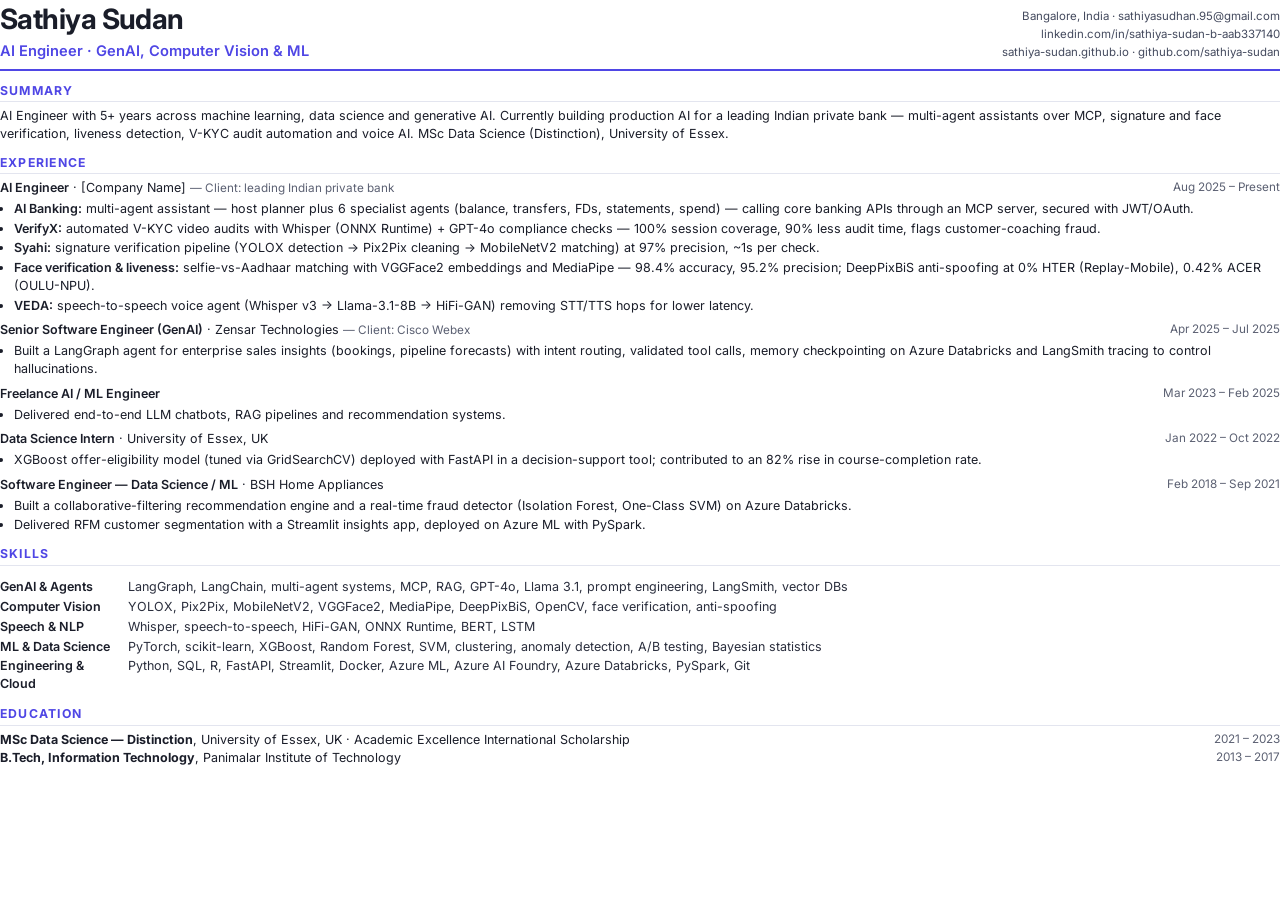
==== cv.html @ a5223d69 "Portfolio site with current-role case studies and CV Co-Authored-By: Claude Opus 5.5 <noreply@anthro" ====
<!doctype html>
<html lang="en">
<head>
<meta charset="utf-8" />
<title>Sathiya Sudan — CV</title>
<!-- Source for assets/Sathiya_Sudan_CV.pdf. Regenerate with the command in README.md after editing. -->
<link href="https://fonts.googleapis.com/css2?family=Inter:wght@400;500;600;700&display=swap" rel="stylesheet" />
<style>
  @page { size: A4; margin: 13mm 14mm; }
  * { box-sizing: border-box; }
  body { margin: 0; font-family: "Inter", system-ui, sans-serif; font-size: 9.4pt; line-height: 1.42; color: #1a1d29; }
  a { color: inherit; text-decoration: none; }
  header { display: flex; justify-content: space-between; align-items: flex-end; border-bottom: 2px solid #4f46e5; padding-bottom: 7px; }
  h1 { margin: 0; font-size: 21pt; letter-spacing: -0.02em; }
  .title { font-size: 11pt; font-weight: 600; color: #4f46e5; margin-top: 1px; }
  .contact { text-align: right; font-size: 8.6pt; color: #444a5e; line-height: 1.55; }
  h2 { font-size: 9.2pt; text-transform: uppercase; letter-spacing: 0.1em; color: #4f46e5; margin: 11px 0 5px; padding-bottom: 2px; border-bottom: 1px solid #e3e5ef; }
  p { margin: 0; }
  .job { margin-bottom: 7px; break-inside: avoid; }
  .job-head { display: flex; justify-content: space-between; gap: 10px; }
  .job-head b { font-weight: 600; }
  .when { color: #5b6072; white-space: nowrap; font-size: 8.8pt; }
  .org { color: #5b6072; font-size: 8.8pt; }
  ul { margin: 3px 0 0; padding-left: 14px; }
  li { margin-bottom: 2px; }
  li b { font-weight: 600; }
  .skills { display: grid; grid-template-columns: 118px 1fr; gap: 2px 10px; }
  .skills dt { font-weight: 600; }
  .skills dd { margin: 0; color: #2a2e3d; }
  .edu { display: flex; justify-content: space-between; }
</style>
</head>
<body>
<header>
  <div>
    <h1>Sathiya Sudan</h1>
    <div class="title">AI Engineer · GenAI, Computer Vision &amp; ML</div>
  </div>
  <div class="contact">
    Bangalore, India · sathiyasudhan.95@gmail.com<br />
    <a href="https://www.linkedin.com/in/sathiya-sudan-b-aab337140">linkedin.com/in/sathiya-sudan-b-aab337140</a><br />
    <a href="https://sathiya-sudan.github.io">sathiya-sudan.github.io</a> · <a href="https://github.com/sathiya-sudan">github.com/sathiya-sudan</a>
  </div>
</header>

<h2>Summary</h2>
<p>AI Engineer with 5+ years across machine learning, data science and generative AI. Currently building production AI for a leading Indian private bank — multi-agent assistants over MCP, signature and face verification, liveness detection, V-KYC audit automation and voice AI. MSc Data Science (Distinction), University of Essex.</p>

<h2>Experience</h2>
<div class="job">
  <div class="job-head"><span><b>AI Engineer</b> · [Company Name] <span class="org">— Client: leading Indian private bank</span></span><span class="when">Aug 2025 – Present</span></div>
  <ul>
    <li><b>AI Banking:</b> multi-agent assistant — host planner plus 6 specialist agents (balance, transfers, FDs, statements, spend) — calling core banking APIs through an MCP server, secured with JWT/OAuth.</li>
    <li><b>VerifyX:</b> automated V-KYC video audits with Whisper (ONNX Runtime) + GPT-4o compliance checks — 100% session coverage, 90% less audit time, flags customer-coaching fraud.</li>
    <li><b>Syahi:</b> signature verification pipeline (YOLOX detection → Pix2Pix cleaning → MobileNetV2 matching) at 97% precision, ~1s per check.</li>
    <li><b>Face verification &amp; liveness:</b> selfie-vs-Aadhaar matching with VGGFace2 embeddings and MediaPipe — 98.4% accuracy, 95.2% precision; DeepPixBiS anti-spoofing at 0% HTER (Replay-Mobile), 0.42% ACER (OULU-NPU).</li>
    <li><b>VEDA:</b> speech-to-speech voice agent (Whisper v3 → Llama-3.1-8B → HiFi-GAN) removing STT/TTS hops for lower latency.</li>
  </ul>
</div>
<div class="job">
  <div class="job-head"><span><b>Senior Software Engineer (GenAI)</b> · Zensar Technologies <span class="org">— Client: Cisco Webex</span></span><span class="when">Apr 2025 – Jul 2025</span></div>
  <ul>
    <li>Built a LangGraph agent for enterprise sales insights (bookings, pipeline forecasts) with intent routing, validated tool calls, memory checkpointing on Azure Databricks and LangSmith tracing to control hallucinations.</li>
  </ul>
</div>
<div class="job">
  <div class="job-head"><span><b>Freelance AI / ML Engineer</b></span><span class="when">Mar 2023 – Feb 2025</span></div>
  <ul><li>Delivered end-to-end LLM chatbots, RAG pipelines and recommendation systems.</li></ul>
</div>
<div class="job">
  <div class="job-head"><span><b>Data Science Intern</b> · University of Essex, UK</span><span class="when">Jan 2022 – Oct 2022</span></div>
  <ul><li>XGBoost offer-eligibility model (tuned via GridSearchCV) deployed with FastAPI in a decision-support tool; contributed to an 82% rise in course-completion rate.</li></ul>
</div>
<div class="job">
  <div class="job-head"><span><b>Software Engineer — Data Science / ML</b> · BSH Home Appliances</span><span class="when">Feb 2018 – Sep 2021</span></div>
  <ul>
    <li>Built a collaborative-filtering recommendation engine and a real-time fraud detector (Isolation Forest, One-Class SVM) on Azure Databricks.</li>
    <li>Delivered RFM customer segmentation with a Streamlit insights app, deployed on Azure ML with PySpark.</li>
  </ul>
</div>

<h2>Skills</h2>
<dl class="skills">
  <dt>GenAI &amp; Agents</dt><dd>LangGraph, LangChain, multi-agent systems, MCP, RAG, GPT-4o, Llama 3.1, prompt engineering, LangSmith, vector DBs</dd>
  <dt>Computer Vision</dt><dd>YOLOX, Pix2Pix, MobileNetV2, VGGFace2, MediaPipe, DeepPixBiS, OpenCV, face verification, anti-spoofing</dd>
  <dt>Speech &amp; NLP</dt><dd>Whisper, speech-to-speech, HiFi-GAN, ONNX Runtime, BERT, LSTM</dd>
  <dt>ML &amp; Data Science</dt><dd>PyTorch, scikit-learn, XGBoost, Random Forest, SVM, clustering, anomaly detection, A/B testing, Bayesian statistics</dd>
  <dt>Engineering &amp; Cloud</dt><dd>Python, SQL, R, FastAPI, Streamlit, Docker, Azure ML, Azure AI Foundry, Azure Databricks, PySpark, Git</dd>
</dl>

<h2>Education</h2>
<div class="edu"><span><b>MSc Data Science — Distinction</b>, University of Essex, UK · Academic Excellence International Scholarship</span><span class="when">2021 – 2023</span></div>
<div class="edu"><span><b>B.Tech, Information Technology</b>, Panimalar Institute of Technology</span><span class="when">2013 – 2017</span></div>
</body>
</html>
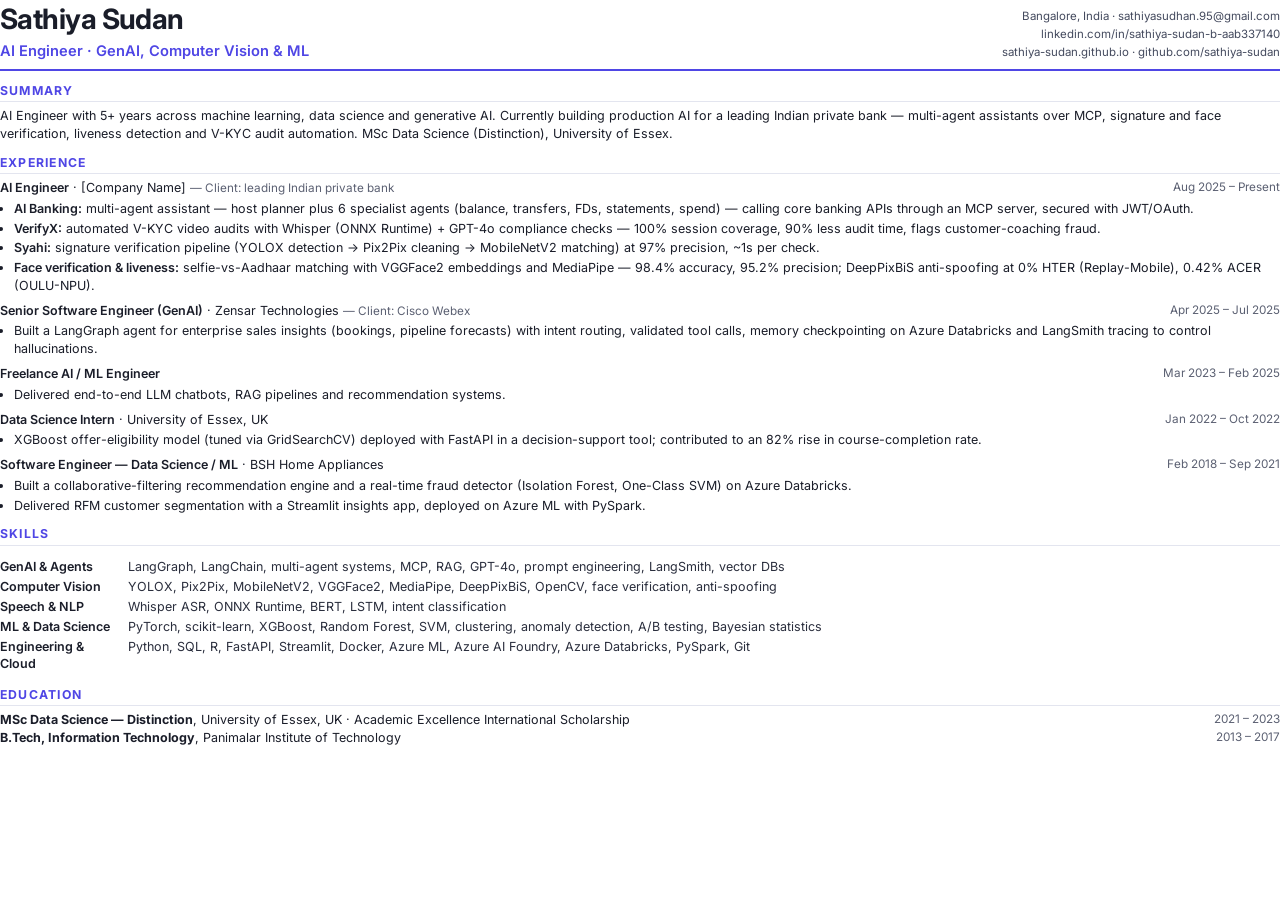
==== commit 3f0322c9: "Remove VEDA and MetaBank case studies Co-Authored-By: Claude Opus 5.5 <noreply@anthropic.com>" ====
--- a/cv.html
+++ b/cv.html
@@ -44,7 +44,7 @@
 </header>
 
 <h2>Summary</h2>
-<p>AI Engineer with 5+ years across machine learning, data science and generative AI. Currently building production AI for a leading Indian private bank — multi-agent assistants over MCP, signature and face verification, liveness detection, V-KYC audit automation and voice AI. MSc Data Science (Distinction), University of Essex.</p>
+<p>AI Engineer with 5+ years across machine learning, data science and generative AI. Currently building production AI for a leading Indian private bank — multi-agent assistants over MCP, signature and face verification, liveness detection and V-KYC audit automation. MSc Data Science (Distinction), University of Essex.</p>
 
 <h2>Experience</h2>
 <div class="job">
@@ -54,7 +54,6 @@
     <li><b>VerifyX:</b> automated V-KYC video audits with Whisper (ONNX Runtime) + GPT-4o compliance checks — 100% session coverage, 90% less audit time, flags customer-coaching fraud.</li>
     <li><b>Syahi:</b> signature verification pipeline (YOLOX detection → Pix2Pix cleaning → MobileNetV2 matching) at 97% precision, ~1s per check.</li>
     <li><b>Face verification &amp; liveness:</b> selfie-vs-Aadhaar matching with VGGFace2 embeddings and MediaPipe — 98.4% accuracy, 95.2% precision; DeepPixBiS anti-spoofing at 0% HTER (Replay-Mobile), 0.42% ACER (OULU-NPU).</li>
-    <li><b>VEDA:</b> speech-to-speech voice agent (Whisper v3 → Llama-3.1-8B → HiFi-GAN) removing STT/TTS hops for lower latency.</li>
   </ul>
 </div>
 <div class="job">
@@ -81,9 +80,9 @@
 
 <h2>Skills</h2>
 <dl class="skills">
-  <dt>GenAI &amp; Agents</dt><dd>LangGraph, LangChain, multi-agent systems, MCP, RAG, GPT-4o, Llama 3.1, prompt engineering, LangSmith, vector DBs</dd>
+  <dt>GenAI &amp; Agents</dt><dd>LangGraph, LangChain, multi-agent systems, MCP, RAG, GPT-4o, prompt engineering, LangSmith, vector DBs</dd>
   <dt>Computer Vision</dt><dd>YOLOX, Pix2Pix, MobileNetV2, VGGFace2, MediaPipe, DeepPixBiS, OpenCV, face verification, anti-spoofing</dd>
-  <dt>Speech &amp; NLP</dt><dd>Whisper, speech-to-speech, HiFi-GAN, ONNX Runtime, BERT, LSTM</dd>
+  <dt>Speech &amp; NLP</dt><dd>Whisper ASR, ONNX Runtime, BERT, LSTM, intent classification</dd>
   <dt>ML &amp; Data Science</dt><dd>PyTorch, scikit-learn, XGBoost, Random Forest, SVM, clustering, anomaly detection, A/B testing, Bayesian statistics</dd>
   <dt>Engineering &amp; Cloud</dt><dd>Python, SQL, R, FastAPI, Streamlit, Docker, Azure ML, Azure AI Foundry, Azure Databricks, PySpark, Git</dd>
 </dl>
